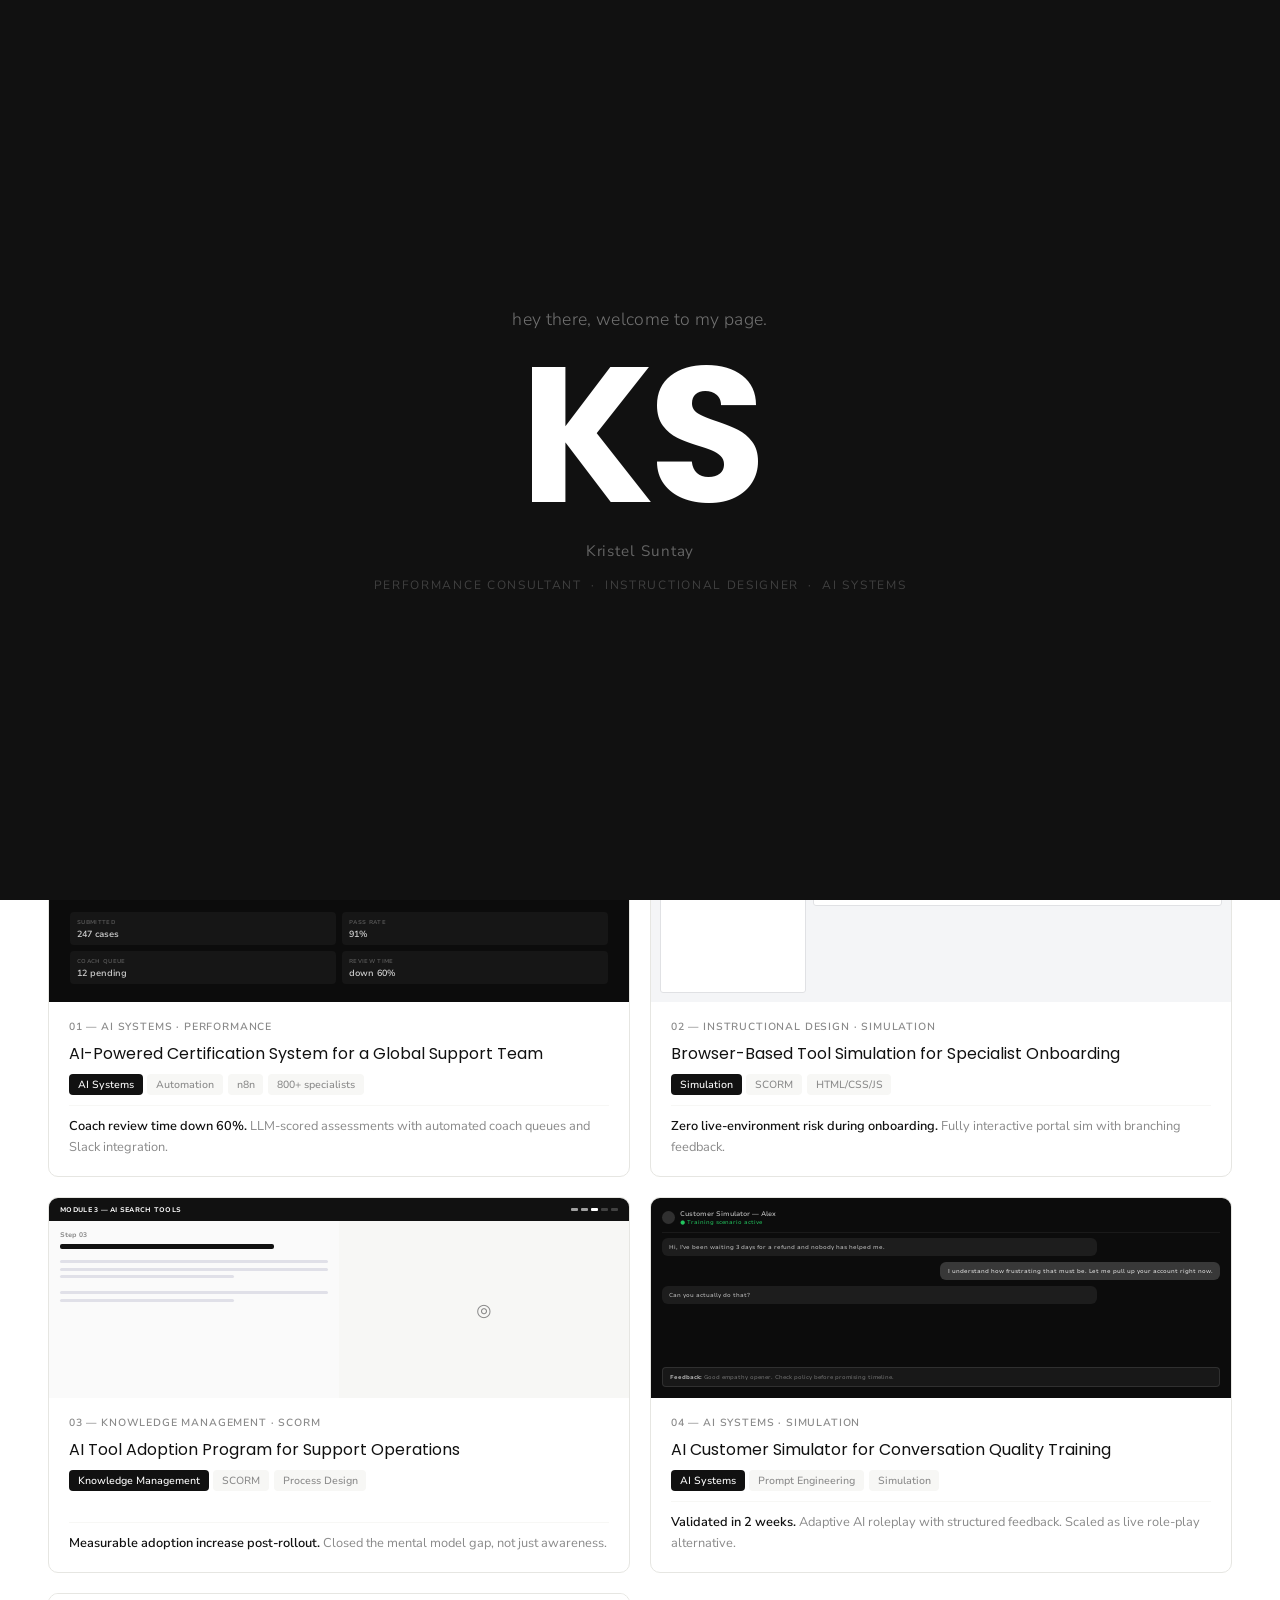
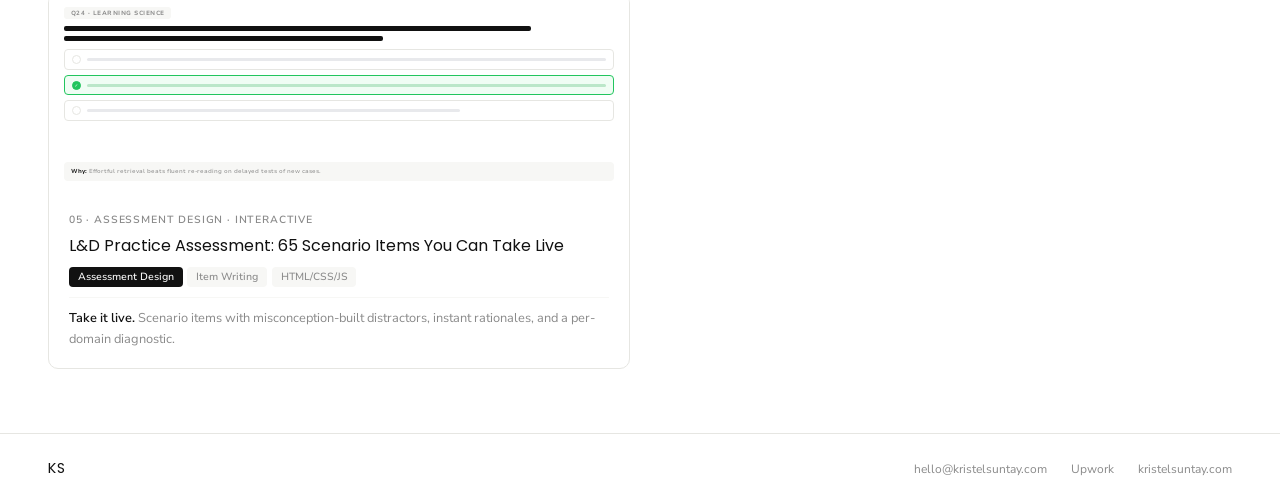
==== index.html @ 58571aee "Add portfolio site Co-Authored-By: Claude Opus 5.5 <noreply@anthropic.com>" ====
<!DOCTYPE html>
<html lang="en">
<head>
  <meta charset="UTF-8" />
  <meta name="viewport" content="width=device-width, initial-scale=1.0" />
  <title>Kristel Suntay — Performance Consultant & Instructional Designer</title>
  <meta name="description" content="Performance consultant, instructional designer, and AI systems builder." />
  <link rel="preconnect" href="https://fonts.googleapis.com" />
  <link rel="preconnect" href="https://fonts.gstatic.com" crossorigin />
  <link href="https://fonts.googleapis.com/css2?family=Poppins:wght@500;600;700&family=Nunito+Sans:opsz,wght@6..12,300;6..12,400;6..12,600;6..12,700&display=swap" rel="stylesheet" />
  <style>
    :root {
      --white:   #FFFFFF;
      --off:     #F7F7F5;
      --border:  #E6E6E2;
      --muted:   #8A8A8A;
      --ink:     #111111;
    }

    *, *::before, *::after { box-sizing: border-box; margin: 0; padding: 0; }
    html { scroll-behavior: smooth; }
    body {
      font-family: 'Nunito Sans', system-ui, sans-serif;
      background: var(--white);
      color: var(--ink);
      -webkit-font-smoothing: antialiased;
      overflow-x: hidden;
    }

    /* ── Intro overlay ───────────────────────────────────────── */
    #intro {
      position: fixed; inset: 0; z-index: 1000;
      background: var(--ink);
      display: flex; flex-direction: column;
      align-items: center; justify-content: center;
      gap: 0.5rem;
      transition: opacity 0.6s ease;
    }
    #intro.fade-out { opacity: 0; pointer-events: none; }
    #intro.gone { display: none; }

    .intro-greeting {
      font-family: 'Nunito Sans', sans-serif;
      font-size: clamp(0.9rem, 2vw, 1.1rem);
      font-weight: 300;
      color: rgba(255,255,255,0.4);
      letter-spacing: 0.02em;
      opacity: 0;
      transform: translateY(8px);
      transition: opacity 0.5s ease, transform 0.5s ease;
      position: relative; z-index: 1;
    }
    .intro-greeting.show { opacity: 1; transform: translateY(0); }

    .intro-name-big {
      font-family: 'Poppins', sans-serif;
      font-weight: 700;
      font-size: clamp(5rem, 18vw, 12rem);
      color: #fff;
      letter-spacing: -0.03em;
      line-height: 1;
      opacity: 0;
      transform: translateY(12px);
      transition: opacity 0.6s ease, transform 0.6s ease;
      position: relative; z-index: 1;
      transform-origin: center center;
      white-space: nowrap;
    }
    .intro-name-big.show { opacity: 1; transform: translateY(0); }
    .intro-name-big.fly {
      transition: transform 0.85s ease-out, opacity 0.3s ease 0.65s !important;
    }

    .intro-fullname {
      font-size: clamp(0.75rem, 1.4vw, 0.95rem);
      font-weight: 400;
      color: rgba(255,255,255,0.35);
      letter-spacing: 0.06em;
      opacity: 0;
      transition: opacity 0.5s ease;
      position: relative; z-index: 1;
      margin-top: 0.1rem;
    }
    .intro-fullname.show { opacity: 1; }

    .intro-sub {
      font-size: clamp(0.65rem, 1vw, 0.75rem);
      font-weight: 400; letter-spacing: 0.14em;
      text-transform: uppercase;
      color: rgba(255,255,255,0.2);
      opacity: 0; transition: opacity 0.5s ease;
      position: relative; z-index: 1;
      margin-top: 0.5rem;
    }
    .intro-sub.show { opacity: 1; }

    /* ── Nav ─────────────────────────────────────────────────── */
    nav {
      position: sticky; top: 0; z-index: 100;
      background: var(--white);
      border-bottom: 1px solid var(--border);
      padding: 1rem clamp(1.25rem, 4vw, 3rem);
      display: flex; align-items: center; justify-content: space-between;
      gap: 1rem;
      opacity: 0; transform: translateY(-8px);
      transition: opacity 0.5s ease, transform 0.5s ease;
    }
    nav.show { opacity: 1; transform: translateY(0); }

    .nav-logo {
      font-family: 'Poppins', sans-serif;
      font-size: 1.35rem;
      font-weight: 700;
      letter-spacing: -0.02em;
      color: var(--ink);
      line-height: 1;
      visibility: hidden;
    }
    .nav-logo.show { visibility: visible; }

    .nav-right { display: flex; align-items: center; gap: 1.75rem; }
    .nav-avail {
      display: inline-flex; align-items: center; gap: 0.45rem;
      font-size: 0.75rem; font-weight: 500; color: var(--muted);
    }
    .avail-dot {
      width: 6px; height: 6px; border-radius: 50%;
      background: #22C55E; flex-shrink: 0;
    }
    .nav-links { display: flex; gap: 1.5rem; }
    .nav-link {
      font-size: 0.82rem; font-weight: 500; color: var(--muted);
      text-decoration: none; transition: color 0.15s;
      background: none; border: none; cursor: pointer; font-family: inherit;
    }
    .nav-link:hover { color: var(--ink); }
    .nav-cta {
      font-size: 0.8rem; font-weight: 600;
      background: var(--ink); color: #fff;
      padding: 0.5rem 1.1rem; border-radius: 6px;
      letter-spacing: 0.02em; text-decoration: none;
      transition: opacity 0.2s;
    }
    .nav-cta:hover { opacity: 0.75; }

    /* ── Profile + Services ──────────────────────────────────── */
    #profile {
      padding: 2.5rem clamp(1.25rem, 4vw, 3rem) 0;
      border-bottom: 1px solid var(--border);
    }
    .profile-top {
      display: flex; align-items: center; gap: 1.25rem;
      margin-bottom: 2rem;
    }
    .profile-photo {
      width: 72px; height: 72px; flex-shrink: 0;
      border-radius: 50%;
      background: var(--off);
      border: 1px dashed var(--border);
      display: flex; flex-direction: column;
      align-items: center; justify-content: center; gap: 0.2rem;
    }
    .profile-photo svg { opacity: 0.3; }
    .profile-photo-label {
      font-size: 0.45rem; color: var(--muted);
      letter-spacing: 0.06em; text-transform: uppercase;
    }
    .profile-identity { display: flex; flex-direction: column; gap: 0.2rem; }
    .profile-name {
      font-family: 'Poppins', sans-serif;
      font-size: 1.5rem; color: var(--ink); letter-spacing: 0.02em;
    }
    .profile-role { font-size: 0.8rem; color: #555; line-height: 1.5; }

    .profile-services {
      display: flex; align-items: stretch;
      border-top: 1px solid var(--border);
    }
    .service-item {
      flex: 1; padding: 1.5rem 1.5rem 1.5rem 0;
      position: relative;
    }
    .service-item:not(:first-child) { padding-left: 1.5rem; }
    .service-item:not(:last-child)::after {
      content: '';
      position: absolute;
      right: 0; top: 0; bottom: 0;
      width: 1px; background: var(--border);
    }
    .service-name {
      font-family: 'Poppins', sans-serif;
      font-size: 0.88rem; color: var(--ink);
      letter-spacing: 0.02em; margin-bottom: 0.3rem;
    }
    .service-desc { font-size: 0.76rem; color: #555; line-height: 1.65; }

    /* ── Carousel ────────────────────────────────────────────── */
    #carousel {
      padding: 1.5rem 0 3rem;
      overflow: hidden;
      position: relative;
    }
    #carousel::before,
    #carousel::after {
      content: ''; position: absolute; top: 0; bottom: 0; width: 80px; z-index: 10;
      pointer-events: none;
    }
    #carousel::before { left: 0; background: linear-gradient(to right, var(--white), transparent); }
    #carousel::after  { right: 0; background: linear-gradient(to left, var(--white), transparent); }

    .carousel-track {
      display: flex; gap: 1.25rem;
      width: max-content;
      will-change: transform;
    }

    .carousel-card {
      width: 360px; flex-shrink: 0;
      border: 1px solid var(--border);
      border-radius: 10px; overflow: hidden;
      background: var(--white);
      transition: border-color 0.2s, box-shadow 0.2s;
    }
    .carousel-card:hover {
      border-color: var(--muted);
      box-shadow: 0 4px 20px rgba(0,0,0,0.08);
    }

    #carousel { cursor: default; }
    #carousel.zone-left  { cursor: w-resize; }
    #carousel.zone-right { cursor: e-resize; }
    .carousel-thumb { height: 210px; overflow: hidden; }
    .carousel-footer {
      padding: 0.9rem 1.1rem;
      display: flex; flex-direction: column; gap: 0.35rem;
      border-top: 1px solid var(--off);
    }
    .carousel-title {
      font-family: 'Poppins', sans-serif;
      font-size: 0.85rem; color: var(--ink); line-height: 1.3;
    }
    .carousel-tags { display: flex; gap: 0.3rem; flex-wrap: wrap; }

    /* ── Work section ────────────────────────────────────────── */
    #work {
      padding: 2rem clamp(1.25rem, 4vw, 3rem) 4rem;
      border-top: 1px solid var(--border);
    }
    .work-header {
      display: flex; align-items: center; justify-content: space-between;
      flex-wrap: wrap; gap: 1rem; margin-bottom: 2rem;
    }
    .work-heading {
      font-family: 'Poppins', sans-serif;
      font-size: 1.3rem; color: var(--ink);
    }
    .filters { display: flex; gap: 0.5rem; flex-wrap: wrap; }
    .chip {
      font-size: 0.72rem; font-weight: 500;
      padding: 0.28rem 0.75rem; border-radius: 5px;
      border: 1px solid var(--border); color: var(--muted);
      background: transparent; cursor: pointer;
      transition: all 0.15s;
    }
    .chip:hover { border-color: var(--muted); color: var(--ink); }
    .chip.active { background: var(--ink); color: #fff; border-color: var(--ink); }

    .cases {
      display: grid;
      grid-template-columns: repeat(auto-fill, minmax(min(100%, 420px), 1fr));
      gap: 1.25rem;
    }
    .case {
      border: 1px solid var(--border); border-radius: 10px;
      overflow: hidden; display: flex; flex-direction: column;
      transition: border-color 0.2s, box-shadow 0.2s;
    }
    .case:hover {
      border-color: var(--muted);
      box-shadow: 0 4px 20px rgba(0,0,0,0.07);
    }
    .case-thumb { height: 200px; overflow: hidden; }
    .case-body { padding: 1.1rem 1.25rem; display: flex; flex-direction: column; gap: 0.6rem; flex: 1; }
    .case-num {
      font-size: 0.65rem; font-weight: 600;
      letter-spacing: 0.08em; text-transform: uppercase; color: var(--muted);
    }
    .case-title {
      font-family: 'Poppins', sans-serif;
      font-size: 1rem; color: var(--ink); line-height: 1.3;
    }
    .case-tags { display: flex; flex-wrap: wrap; gap: 0.3rem; }
    .tag {
      font-size: 0.65rem; font-weight: 500;
      background: var(--off); color: var(--muted);
      padding: 0.18rem 0.55rem; border-radius: 4px;
    }
    .tag-p { background: var(--ink); color: #fff; }
    .case-outcome {
      font-size: 0.8rem; color: var(--muted); line-height: 1.65;
      border-top: 1px solid var(--off); padding-top: 0.65rem; margin-top: auto;
    }
    .case-outcome strong { color: var(--ink); font-weight: 600; }

    /* ── Thumbnails ──────────────────────────────────────────── */
    .thumb-cert { background: #0C0C0C; display: flex; flex-direction: column; padding: 1.1rem 1.3rem; gap: 0.55rem; height: 100%; }
    .t-badge { display: inline-flex; align-items: center; gap: 0.3rem; background: rgba(255,255,255,0.08); border: 1px solid rgba(255,255,255,0.14); border-radius: 4px; padding: 0.14rem 0.55rem; align-self: flex-start; font-size: 0.42rem; font-weight: 700; letter-spacing: 0.08em; text-transform: uppercase; color: rgba(255,255,255,0.6); }
    .t-badge::before { content: ''; width: 4px; height: 4px; border-radius: 50%; background: #22C55E; }
    .t-score { font-family: 'Poppins', sans-serif; font-size: 2rem; color: #fff; line-height: 1; }
    .t-score span { font-size: 0.85rem; color: rgba(255,255,255,0.3); font-family: 'Nunito Sans', sans-serif; }
    .t-bar { height: 4px; border-radius: 2px; background: rgba(255,255,255,0.08); overflow: hidden; }
    .t-bar-fill { height: 100%; border-radius: 2px; background: rgba(255,255,255,0.7); }
    .t-grid { display: grid; grid-template-columns: 1fr 1fr; gap: 0.35rem; margin-top: auto; }
    .t-cell { background: rgba(255,255,255,0.04); border-radius: 4px; padding: 0.35rem 0.45rem; }
    .t-cell-label { font-size: 0.35rem; color: rgba(255,255,255,0.3); font-weight: 600; letter-spacing: 0.06em; text-transform: uppercase; margin-bottom: 0.12rem; }
    .t-cell-val { font-size: 0.56rem; color: rgba(255,255,255,0.8); font-weight: 600; }

    .thumb-portal { background: #F4F5F7; display: flex; flex-direction: column; height: 100%; }
    .t-chrome { background: #E8E9EC; padding: 0.38rem 0.55rem; display: flex; align-items: center; gap: 0.3rem; border-bottom: 1px solid #D4D5D8; }
    .t-chrome-dot { width: 5px; height: 5px; border-radius: 50%; }
    .t-url { flex: 1; background: #fff; border-radius: 2px; padding: 0.13rem 0.38rem; font-size: 0.36rem; color: #888; font-family: monospace; }
    .t-content { flex: 1; display: flex; gap: 0.45rem; padding: 0.55rem; }
    .t-sidebar { width: 26%; background: #fff; border-radius: 3px; border: 1px solid #E0E1E4; padding: 0.35rem; display: flex; flex-direction: column; gap: 0.22rem; }
    .t-sidebar-item { height: 4px; background: #E8E9EC; border-radius: 2px; }
    .t-sidebar-item.active { background: var(--ink); width: 60%; }
    .t-main { flex: 1; display: flex; flex-direction: column; gap: 0.3rem; }
    .t-card { background: #fff; border-radius: 3px; border: 1px solid #E0E1E4; padding: 0.45rem; }
    .t-card-title { height: 4px; background: var(--ink); border-radius: 2px; width: 55%; margin-bottom: 0.22rem; }
    .t-card-line { height: 3px; background: #E8E9EC; border-radius: 2px; margin-bottom: 0.13rem; }
    .t-card-line.short { width: 40%; }
    .t-tag-row { display: flex; gap: 0.18rem; margin-top: 0.22rem; }
    .t-mini-tag { height: 4px; width: 18%; background: #E0E0E0; border-radius: 2px; }

    .thumb-scorm { background: #FAFAFA; display: flex; flex-direction: column; height: 100%; }
    .ts-header { background: var(--ink); padding: 0.45rem 0.7rem; display: flex; align-items: center; justify-content: space-between; }
    .ts-title { font-size: 0.42rem; font-weight: 700; color: #fff; letter-spacing: 0.04em; text-transform: uppercase; }
    .ts-progress { display: flex; gap: 0.18rem; }
    .ts-pip { width: 7px; height: 3px; border-radius: 1px; background: rgba(255,255,255,0.2); }
    .ts-pip.done { background: rgba(255,255,255,0.6); }
    .ts-pip.active { background: #fff; }
    .ts-body { flex: 1; display: grid; grid-template-columns: 1fr 1fr; }
    .ts-text { padding: 0.55rem 0.7rem; display: flex; flex-direction: column; gap: 0.28rem; }
    .ts-step { font-size: 0.42rem; color: var(--muted); font-weight: 700; }
    .ts-h { height: 5px; background: var(--ink); border-radius: 2px; width: 80%; }
    .ts-line { height: 3px; background: #E0E0E8; border-radius: 2px; }
    .ts-line.s { width: 65%; }
    .ts-img { background: var(--off); display: flex; align-items: center; justify-content: center; font-size: 1.1rem; color: var(--muted); }

    .thumb-chat { background: #0C0C0C; padding: 0.7rem; display: flex; flex-direction: column; gap: 0.35rem; height: 100%; }
    .tc-header { display: flex; align-items: center; gap: 0.32rem; padding-bottom: 0.35rem; border-bottom: 1px solid rgba(255,255,255,0.06); }
    .tc-avatar { width: 13px; height: 13px; border-radius: 50%; background: rgba(255,255,255,0.15); flex-shrink: 0; }
    .tc-name { font-size: 0.42rem; color: rgba(255,255,255,0.7); font-weight: 600; }
    .tc-status { font-size: 0.35rem; color: #22C55E; }
    .tc-bubble { border-radius: 6px; padding: 0.3rem 0.45rem; max-width: 78%; font-size: 0.36rem; line-height: 1.5; }
    .tc-bubble.them { background: rgba(255,255,255,0.07); color: rgba(255,255,255,0.75); }
    .tc-bubble.me { background: rgba(255,255,255,0.18); color: rgba(255,255,255,0.9); align-self: flex-end; }
    .tc-feedback { margin-top: auto; background: rgba(255,255,255,0.05); border: 1px solid rgba(255,255,255,0.1); border-radius: 4px; padding: 0.3rem 0.45rem; font-size: 0.35rem; color: rgba(255,255,255,0.4); }
    .tc-feedback strong { color: rgba(255,255,255,0.7); }

    .case-link { text-decoration: none; color: inherit; }
    .thumb-quiz { background: var(--white); padding: 0.8rem 0.95rem; display: flex; flex-direction: column; gap: 0.32rem; height: 100%; }
    .tq-chip { align-self: flex-start; font-size: 0.38rem; font-weight: 700; letter-spacing: 0.08em; text-transform: uppercase; color: var(--muted); background: var(--off); border-radius: 3px; padding: 0.14rem 0.42rem; margin-bottom: 0.1rem; }
    .tq-stem { height: 5px; background: var(--ink); border-radius: 2px; width: 85%; }
    .tq-stem.s2 { width: 58%; margin-bottom: 0.18rem; }
    .tq-opt { display: flex; align-items: center; gap: 0.35rem; border: 1px solid var(--border); border-radius: 4px; padding: 0.3rem 0.42rem; }
    .tq-opt.right { border-color: #22C55E; background: #F0FDF4; }
    .tq-dot { width: 9px; height: 9px; border-radius: 50%; border: 1px solid var(--border); flex-shrink: 0; display: flex; align-items: center; justify-content: center; font-size: 0.28rem; color: #fff; }
    .tq-opt.right .tq-dot { background: #22C55E; border-color: #22C55E; }
    .tq-line { height: 3px; background: #E8E9EC; border-radius: 2px; flex: 1; }
    .tq-opt.right .tq-line { background: #BBE7C9; }
    .tq-note { margin-top: auto; background: var(--off); border-radius: 4px; padding: 0.32rem 0.45rem; font-size: 0.36rem; color: var(--muted); line-height: 1.55; }
    .tq-note strong { color: var(--ink); }

    /* ── CV Drawer ───────────────────────────────────────────── */
    #drawer-overlay {
      position: fixed; inset: 0; z-index: 200;
      background: rgba(0,0,0,0.35);
      opacity: 0; pointer-events: none;
      transition: opacity 0.3s ease;
    }
    #drawer-overlay.show { opacity: 1; pointer-events: all; }

    #cv-drawer {
      position: fixed; top: 0; right: 0; bottom: 0; z-index: 201;
      width: min(460px, 100vw);
      background: var(--white);
      border-left: 1px solid var(--border);
      transform: translateX(100%);
      transition: transform 0.4s ease-out;
      overflow-y: auto;
      display: flex; flex-direction: column;
    }
    #cv-drawer.show { transform: translateX(0); }

    .drawer-header {
      padding: 1.5rem 1.75rem 1.25rem;
      border-bottom: 1px solid var(--border);
      display: flex; align-items: flex-start; justify-content: space-between;
      position: sticky; top: 0; background: var(--white); z-index: 1;
    }
    .drawer-close {
      background: none; border: 1px solid var(--border); cursor: pointer;
      width: 30px; height: 30px; border-radius: 5px;
      display: flex; align-items: center; justify-content: center;
      color: var(--muted); font-size: 0.9rem;
      transition: border-color 0.15s, color 0.15s;
    }
    .drawer-close:hover { border-color: var(--muted); color: var(--ink); }

    .drawer-name {
      font-family: 'Poppins', sans-serif;
      font-size: 1.5rem; color: var(--ink); letter-spacing: 0.03em;
    }
    .drawer-role { font-size: 0.8rem; color: var(--muted); margin-top: 0.2rem; }

    .drawer-body { padding: 1.75rem; flex: 1; display: flex; flex-direction: column; gap: 2rem; }

    .cv-section-label {
      font-size: 0.72rem; font-weight: 600;
      color: var(--muted); margin-bottom: 0.9rem;
      text-transform: uppercase; letter-spacing: 0.08em;
    }
    .cv-bio { font-size: 0.875rem; color: var(--muted); line-height: 1.75; }
    .cv-bio strong { color: var(--ink); font-weight: 600; }

    .cv-exp-item { margin-bottom: 1.25rem; }
    .cv-exp-item:last-child { margin-bottom: 0; }
    .cv-exp-role { font-weight: 600; font-size: 0.875rem; color: var(--ink); }
    .cv-exp-company { font-size: 0.8rem; color: var(--muted); }
    .cv-exp-date { font-size: 0.72rem; color: var(--muted); margin-top: 0.15rem; opacity: 0.6; }
    .cv-exp-points { margin-top: 0.5rem; padding-left: 0; list-style: none; display: flex; flex-direction: column; gap: 0.3rem; }
    .cv-exp-points li { font-size: 0.8rem; color: var(--muted); line-height: 1.6; padding-left: 1rem; position: relative; }
    .cv-exp-points li::before { content: '–'; position: absolute; left: 0; color: var(--border); }

    .cv-skills { display: flex; flex-wrap: wrap; gap: 0.4rem; }
    .cv-skill {
      font-size: 0.72rem; font-weight: 500;
      padding: 0.28rem 0.7rem; border-radius: 5px;
      background: var(--off); color: var(--muted);
      border: 1px solid var(--border);
    }
    .cv-skill.dark { background: var(--ink); color: #fff; border-color: transparent; }

    .drawer-footer {
      padding: 1.25rem 1.75rem;
      border-top: 1px solid var(--border);
      display: flex; gap: 0.75rem; flex-wrap: wrap;
    }
    .btn-main {
      display: inline-flex; align-items: center;
      background: var(--ink); color: #fff;
      font-size: 0.82rem; font-weight: 600;
      padding: 0.65rem 1.3rem; border-radius: 6px;
      text-decoration: none; white-space: nowrap;
      transition: opacity 0.2s;
    }
    .btn-main:hover { opacity: 0.75; }
    .btn-outline {
      display: inline-flex; align-items: center;
      border: 1px solid var(--border); color: var(--muted);
      font-size: 0.82rem; font-weight: 500;
      padding: 0.65rem 1.3rem; border-radius: 6px;
      text-decoration: none; white-space: nowrap;
      transition: border-color 0.15s, color 0.15s;
    }
    .btn-outline:hover { border-color: var(--ink); color: var(--ink); }

    /* ── Footer ──────────────────────────────────────────────── */
    footer {
      padding: 1.5rem clamp(1.25rem, 4vw, 3rem);
      border-top: 1px solid var(--border);
      display: flex; align-items: center; justify-content: space-between;
      flex-wrap: wrap; gap: 0.75rem;
    }
    .footer-name { font-family: 'Poppins', sans-serif; font-size: 0.9rem; letter-spacing: 0.08em; }
    .footer-links { display: flex; gap: 1.5rem; }
    .footer-link { font-size: 0.75rem; color: var(--muted); text-decoration: none; transition: color 0.15s; }
    .footer-link:hover { color: var(--ink); }
  </style>
</head>
<body>

  <!-- INTRO -->
  <div id="intro">
    <p class="intro-greeting">hey there, welcome to my page.</p>
    <h1 class="intro-name-big">KS</h1>
    <p class="intro-fullname">Kristel Suntay</p>
    <p class="intro-sub">Performance Consultant &nbsp;·&nbsp; Instructional Designer &nbsp;·&nbsp; AI Systems</p>
  </div>

  <!-- NAV -->
  <nav id="nav">
    <span class="nav-logo" id="nav-logo">KS</span>
    <div class="nav-right">
      <div class="nav-avail">
        <span class="avail-dot"></span>
        Available for work
      </div>
      <div class="nav-links">
        <a href="#work" class="nav-link">Work</a>
        <button class="nav-link" onclick="openDrawer()">CV</button>
      </div>
      <a href="https://www.upwork.com/freelancers/kristelsuntay" class="nav-cta" target="_blank" rel="noopener">Hire me</a>
    </div>
  </nav>

  <!-- PROFILE + SERVICES -->
  <section id="profile">
    <div class="profile-top">
      <div class="profile-photo">
        <svg width="28" height="28" viewBox="0 0 36 36" fill="none" xmlns="http://www.w3.org/2000/svg">
          <circle cx="18" cy="13" r="7" fill="#111"/>
          <path d="M4 32c0-7.732 6.268-14 14-14s14 6.268 14 14" stroke="#111" stroke-width="2" stroke-linecap="round"/>
        </svg>
        <span class="profile-photo-label">Photo</span>
      </div>
      <div class="profile-identity">
        <div class="profile-name">Kristel Suntay</div>
        <div class="profile-role">Performance Consultant &nbsp;·&nbsp; Instructional Designer &nbsp;·&nbsp; AI Learning Systems</div>
      </div>
    </div>
    <div class="profile-services">
      <div class="service-item">
        <div class="service-name">Performance Consulting</div>
        <div class="service-desc">Find out what's behind a performance gap and match it to the right solution, whether that's training, a process fix, or something else entirely.</div>
      </div>
      <div class="service-item">
        <div class="service-name">Instructional Design</div>
        <div class="service-desc">Design and develop effective training, using instructional methods matched to the gap, the learner, and the context.</div>
      </div>
      <div class="service-item">
        <div class="service-name">AI Learning Systems</div>
        <div class="service-desc">Design AI-powered learning solutions tailored to your workflow, simulations, automated evaluations, or tools that reduce manual L&D work.</div>
      </div>
    </div>
  </section>

  <!-- CAROUSEL -->
  <section id="carousel">
    <div class="carousel-track" id="carousel-track">

      <div class="carousel-card">
        <div class="carousel-thumb"><div class="thumb-cert" style="height:100%;"><div class="t-badge">AI Assessment</div><div class="t-score">87<span>/100</span></div><div class="t-bar"><div class="t-bar-fill" style="width:87%;"></div></div><div class="t-grid"><div class="t-cell"><div class="t-cell-label">Pass rate</div><div class="t-cell-val">91%</div></div><div class="t-cell"><div class="t-cell-label">Review time</div><div class="t-cell-val">down 60%</div></div></div></div></div>
        <div class="carousel-footer"><div class="carousel-title">AI-Powered Certification System</div><div class="carousel-tags"><span class="tag tag-p">AI Systems</span><span class="tag">Automation</span></div></div>
      </div>

      <div class="carousel-card">
        <div class="carousel-thumb"><div class="thumb-portal" style="height:100%;"><div class="t-chrome"><div class="t-chrome-dot" style="background:#FF5F57;"></div><div class="t-chrome-dot" style="background:#FFBD2E;"></div><div class="t-chrome-dot" style="background:#28C840;"></div><div class="t-url">support-tools.internal / cases / CAS-00482</div></div><div class="t-content"><div class="t-sidebar"><div class="t-sidebar-item active"></div><div class="t-sidebar-item"></div><div class="t-sidebar-item"></div><div class="t-sidebar-item" style="width:45%;"></div></div><div class="t-main"><div class="t-card"><div class="t-card-title"></div><div class="t-card-line"></div><div class="t-card-line short"></div><div class="t-tag-row"><div class="t-mini-tag"></div><div class="t-mini-tag"></div></div></div><div class="t-card"><div class="t-card-line"></div><div class="t-card-line short"></div></div></div></div></div></div>
        <div class="carousel-footer"><div class="carousel-title">Browser-Based Tool Simulation</div><div class="carousel-tags"><span class="tag tag-p">Simulation</span><span class="tag">SCORM</span></div></div>
      </div>

      <div class="carousel-card">
        <div class="carousel-thumb"><div class="thumb-scorm" style="height:100%;"><div class="ts-header"><span class="ts-title">Module 3 — AI Search Tools</span><div class="ts-progress"><div class="ts-pip done"></div><div class="ts-pip done"></div><div class="ts-pip active"></div><div class="ts-pip"></div><div class="ts-pip"></div></div></div><div class="ts-body"><div class="ts-text"><span class="ts-step">Step 03</span><div class="ts-h"></div><div style="height:0.18rem;"></div><div class="ts-line"></div><div class="ts-line"></div><div class="ts-line s"></div><div style="height:0.25rem;"></div><div class="ts-line"></div><div class="ts-line s"></div></div><div class="ts-img">◎</div></div></div></div>
        <div class="carousel-footer"><div class="carousel-title">AI Tool Adoption Program</div><div class="carousel-tags"><span class="tag tag-p">Knowledge Management</span><span class="tag">SCORM</span></div></div>
      </div>

      <div class="carousel-card">
        <div class="carousel-thumb"><div class="thumb-chat" style="height:100%;"><div class="tc-header"><div class="tc-avatar"></div><div><div class="tc-name">Customer Simulator — Alex</div><div class="tc-status">● Scenario active</div></div></div><div class="tc-bubble them">Hi, I've been waiting 3 days for a refund.</div><div class="tc-bubble me">I understand. Let me pull up your account right now.</div><div class="tc-bubble them">Can you actually do that?</div><div class="tc-feedback"><strong>Feedback:</strong> Good empathy opener. Check policy before promising timeline.</div></div></div>
        <div class="carousel-footer"><div class="carousel-title">AI Customer Simulator</div><div class="carousel-tags"><span class="tag tag-p">AI Systems</span><span class="tag">Simulation</span></div></div>
      </div>

      <!-- Duplicates for infinite loop -->
      <div class="carousel-card"><div class="carousel-thumb"><div class="thumb-cert" style="height:100%;"><div class="t-badge">AI Assessment</div><div class="t-score">87<span>/100</span></div><div class="t-bar"><div class="t-bar-fill" style="width:87%;"></div></div><div class="t-grid"><div class="t-cell"><div class="t-cell-label">Pass rate</div><div class="t-cell-val">91%</div></div><div class="t-cell"><div class="t-cell-label">Review time</div><div class="t-cell-val">down 60%</div></div></div></div></div><div class="carousel-footer"><div class="carousel-title">AI-Powered Certification System</div><div class="carousel-tags"><span class="tag tag-p">AI Systems</span><span class="tag">Automation</span></div></div></div>
      <div class="carousel-card"><div class="carousel-thumb"><div class="thumb-portal" style="height:100%;"><div class="t-chrome"><div class="t-chrome-dot" style="background:#FF5F57;"></div><div class="t-chrome-dot" style="background:#FFBD2E;"></div><div class="t-chrome-dot" style="background:#28C840;"></div><div class="t-url">support-tools.internal / cases / CAS-00482</div></div><div class="t-content"><div class="t-sidebar"><div class="t-sidebar-item active"></div><div class="t-sidebar-item"></div><div class="t-sidebar-item"></div></div><div class="t-main"><div class="t-card"><div class="t-card-title"></div><div class="t-card-line"></div><div class="t-card-line short"></div></div><div class="t-card"><div class="t-card-line"></div></div></div></div></div></div><div class="carousel-footer"><div class="carousel-title">Browser-Based Tool Simulation</div><div class="carousel-tags"><span class="tag tag-p">Simulation</span><span class="tag">SCORM</span></div></div></div>
      <div class="carousel-card"><div class="carousel-thumb"><div class="thumb-scorm" style="height:100%;"><div class="ts-header"><span class="ts-title">Module 3 — AI Search Tools</span><div class="ts-progress"><div class="ts-pip done"></div><div class="ts-pip done"></div><div class="ts-pip active"></div><div class="ts-pip"></div></div></div><div class="ts-body"><div class="ts-text"><span class="ts-step">Step 03</span><div class="ts-h"></div><div class="ts-line"></div><div class="ts-line s"></div></div><div class="ts-img">◎</div></div></div></div><div class="carousel-footer"><div class="carousel-title">AI Tool Adoption Program</div><div class="carousel-tags"><span class="tag tag-p">Knowledge Management</span></div></div></div>
      <div class="carousel-card"><div class="carousel-thumb"><div class="thumb-chat" style="height:100%;"><div class="tc-header"><div class="tc-avatar"></div><div><div class="tc-name">Customer Simulator — Alex</div><div class="tc-status">● Scenario active</div></div></div><div class="tc-bubble them">Hi, I've been waiting 3 days for a refund.</div><div class="tc-bubble me">I understand. Let me pull up your account.</div><div class="tc-feedback"><strong>Feedback:</strong> Good empathy opener.</div></div></div><div class="carousel-footer"><div class="carousel-title">AI Customer Simulator</div><div class="carousel-tags"><span class="tag tag-p">AI Systems</span><span class="tag">Simulation</span></div></div></div>

    </div>
  </section>

  <!-- WORK GRID -->
  <section id="work">
    <div class="work-header">
      <h2 class="work-heading">All Work</h2>
      <div class="filters">
        <button class="chip active" data-filter="all">All</button>
        <button class="chip" data-filter="ai">AI Systems</button>
        <button class="chip" data-filter="id">Instructional Design</button>
        <button class="chip" data-filter="perf">Performance</button>
      </div>
    </div>
    <div class="cases">
      <div class="case" data-tags="ai perf">
        <div class="case-thumb"><div class="thumb-cert" style="height:100%;"><div class="t-badge">AI Assessment</div><div class="t-score">87<span>/100</span></div><div class="t-bar"><div class="t-bar-fill" style="width:87%;"></div></div><div class="t-grid"><div class="t-cell"><div class="t-cell-label">Submitted</div><div class="t-cell-val">247 cases</div></div><div class="t-cell"><div class="t-cell-label">Pass rate</div><div class="t-cell-val">91%</div></div><div class="t-cell"><div class="t-cell-label">Coach queue</div><div class="t-cell-val">12 pending</div></div><div class="t-cell"><div class="t-cell-label">Review time</div><div class="t-cell-val">down 60%</div></div></div></div></div>
        <div class="case-body"><div class="case-num">01 — AI Systems · Performance</div><div class="case-title">AI-Powered Certification System for a Global Support Team</div><div class="case-tags"><span class="tag tag-p">AI Systems</span><span class="tag">Automation</span><span class="tag">n8n</span><span class="tag">800+ specialists</span></div><div class="case-outcome"><strong>Coach review time down 60%.</strong> LLM-scored assessments with automated coach queues and Slack integration.</div></div>
      </div>
      <div class="case" data-tags="id">
        <div class="case-thumb"><div class="thumb-portal" style="height:100%;"><div class="t-chrome"><div class="t-chrome-dot" style="background:#FF5F57;"></div><div class="t-chrome-dot" style="background:#FFBD2E;"></div><div class="t-chrome-dot" style="background:#28C840;"></div><div class="t-url">support-tools.internal / cases / CAS-00482</div></div><div class="t-content"><div class="t-sidebar"><div class="t-sidebar-item active"></div><div class="t-sidebar-item"></div><div class="t-sidebar-item"></div><div class="t-sidebar-item"></div></div><div class="t-main"><div class="t-card"><div class="t-card-title"></div><div class="t-card-line"></div><div class="t-card-line short"></div><div class="t-tag-row"><div class="t-mini-tag"></div><div class="t-mini-tag"></div></div></div><div class="t-card"><div class="t-card-line"></div><div class="t-card-line short"></div></div></div></div></div></div>
        <div class="case-body"><div class="case-num">02 — Instructional Design · Simulation</div><div class="case-title">Browser-Based Tool Simulation for Specialist Onboarding</div><div class="case-tags"><span class="tag tag-p">Simulation</span><span class="tag">SCORM</span><span class="tag">HTML/CSS/JS</span></div><div class="case-outcome"><strong>Zero live-environment risk during onboarding.</strong> Fully interactive portal sim with branching feedback.</div></div>
      </div>
      <div class="case" data-tags="id perf">
        <div class="case-thumb"><div class="thumb-scorm" style="height:100%;"><div class="ts-header"><span class="ts-title">Module 3 — AI Search Tools</span><div class="ts-progress"><div class="ts-pip done"></div><div class="ts-pip done"></div><div class="ts-pip active"></div><div class="ts-pip"></div><div class="ts-pip"></div></div></div><div class="ts-body"><div class="ts-text"><span class="ts-step">Step 03</span><div class="ts-h"></div><div style="height:0.18rem;"></div><div class="ts-line"></div><div class="ts-line"></div><div class="ts-line s"></div><div style="height:0.25rem;"></div><div class="ts-line"></div><div class="ts-line s"></div></div><div class="ts-img">◎</div></div></div></div>
        <div class="case-body"><div class="case-num">03 — Knowledge Management · SCORM</div><div class="case-title">AI Tool Adoption Program for Support Operations</div><div class="case-tags"><span class="tag tag-p">Knowledge Management</span><span class="tag">SCORM</span><span class="tag">Process Design</span></div><div class="case-outcome"><strong>Measurable adoption increase post-rollout.</strong> Closed the mental model gap, not just awareness.</div></div>
      </div>
      <div class="case" data-tags="ai id">
        <div class="case-thumb"><div class="thumb-chat" style="height:100%;"><div class="tc-header"><div class="tc-avatar"></div><div><div class="tc-name">Customer Simulator — Alex</div><div class="tc-status">● Training scenario active</div></div></div><div class="tc-bubble them">Hi, I've been waiting 3 days for a refund and nobody has helped me.</div><div class="tc-bubble me">I understand how frustrating that must be. Let me pull up your account right now.</div><div class="tc-bubble them">Can you actually do that?</div><div class="tc-feedback"><strong>Feedback:</strong> Good empathy opener. Check policy before promising timeline.</div></div></div>
        <div class="case-body"><div class="case-num">04 — AI Systems · Simulation</div><div class="case-title">AI Customer Simulator for Conversation Quality Training</div><div class="case-tags"><span class="tag tag-p">AI Systems</span><span class="tag">Prompt Engineering</span><span class="tag">Simulation</span></div><div class="case-outcome"><strong>Validated in 2 weeks.</strong> Adaptive AI roleplay with structured feedback. Scaled as live role-play alternative.</div></div>
      </div>
      <a class="case case-link" data-tags="id perf" href="assessment.html">
        <div class="case-thumb"><div class="thumb-quiz" style="height:100%;">
          <div class="tq-chip">Q24 · Learning Science</div>
          <div class="tq-stem"></div><div class="tq-stem s2"></div>
          <div class="tq-opt"><div class="tq-dot"></div><div class="tq-line"></div></div>
          <div class="tq-opt right"><div class="tq-dot">✓</div><div class="tq-line"></div></div>
          <div class="tq-opt"><div class="tq-dot"></div><div class="tq-line" style="flex:0 0 70%;"></div></div>
          <div class="tq-note"><strong>Why:</strong> Effortful retrieval beats fluent re-reading on delayed tests of new cases.</div>
        </div></div>
        <div class="case-body"><div class="case-num">05 · Assessment Design · Interactive</div><div class="case-title">L&amp;D Practice Assessment: 65 Scenario Items You Can Take Live</div><div class="case-tags"><span class="tag tag-p">Assessment Design</span><span class="tag">Item Writing</span><span class="tag">HTML/CSS/JS</span></div><div class="case-outcome"><strong>Take it live.</strong> Scenario items with misconception-built distractors, instant rationales, and a per-domain diagnostic.</div></div>
      </a>
    </div>
  </section>

  <!-- CV DRAWER -->
  <div id="drawer-overlay" onclick="closeDrawer()"></div>
  <aside id="cv-drawer">
    <div class="drawer-header">
      <div>
        <div class="drawer-name">Kristel Suntay</div>
        <div class="drawer-role">Performance Consultant · Instructional Designer · AI Systems Builder</div>
      </div>
      <button class="drawer-close" onclick="closeDrawer()">✕</button>
    </div>
    <div class="drawer-body">
      <div>
        <div class="cv-section-label">About</div>
        <p class="cv-bio">I design training that helps people do their jobs. I bring in AI where it makes sense, and build systems with it that make the work faster and the output better.</p>
      </div>
      <div>
        <div class="cv-section-label">Experience</div>
        <div class="cv-exp-item">
          <div class="cv-exp-role">Learning Program Manager</div>
          <div class="cv-exp-company">Canva · Customer Service Learning</div>
          <div class="cv-exp-date">May 2024 — Present</div>
          <ul class="cv-exp-points">
            <li>Run needs analysis to diagnose whether training is the right fix before anything gets built</li>
            <li>Design and develop training for Core Product Support teams across billing and technical support, from new feature readiness to broader capability building</li>
            <li>Use AI across the production workflow to draft and proofread content, evaluate quality, and build full courses, scaling output without lowering the bar</li>
            <li>Approve and quality-check BPO training initiatives for alignment to business goals, stepping in when partner training falls short</li>
            <li>Evaluate impact against support metrics, and reinforce learning through coach training so behaviors stick</li>
          </ul>
        </div>
        <div class="cv-exp-item">
          <div class="cv-exp-role">Senior Instructional Designer</div>
          <div class="cv-exp-company">Alorica</div>
          <div class="cv-exp-date">Feb 2021 — May 2024</div>
          <ul class="cv-exp-points">
            <li>Scoped new and prospective client work by reviewing their curriculum, running front-end analysis, and pitching proposals with tailored training offerings</li>
            <li>Led training projects end to end, estimating timelines and mapping deliverables, then keeping the instructional and graphic designers aligned, on track, and delivering to quality</li>
            <li>Partnered with SMEs to turn raw expertise into usable content, built interactive e-learning in Storyline and Rise, and mentored incoming designers</li>
          </ul>
        </div>
        <div class="cv-exp-item">
          <div class="cv-exp-role">Learning &amp; Development Specialist</div>
          <div class="cv-exp-company">Collection House</div>
          <div class="cv-exp-date">Dec 2018 — Feb 2021</div>
          <ul class="cv-exp-points">
            <li>Analyzed performance data to surface training needs, then designed programs to address them</li>
            <li>Built interactive e-learning and facilitated live training sessions</li>
          </ul>
        </div>
      </div>
      <div>
        <div class="cv-section-label">Frameworks</div>
        <div class="cv-skills">
          <span class="cv-skill dark">Action Mapping</span>
          <span class="cv-skill dark">ADDIE / SAM</span>
          <span class="cv-skill">Merrill's Performance-Content Matrix</span>
          <span class="cv-skill">Kirkpatrick Evaluation</span>
          <span class="cv-skill">Mayer's Multimedia Principles</span>
        </div>
      </div>
      <div>
        <div class="cv-section-label">Tools &amp; Stack</div>
        <div class="cv-skills">
          <span class="cv-skill dark">Claude Code</span>
          <span class="cv-skill dark">Claude Cowork</span>
          <span class="cv-skill dark">n8n</span>
          <span class="cv-skill">Workato</span>
          <span class="cv-skill">Codex</span>
          <span class="cv-skill">Google Apps Script</span>
          <span class="cv-skill">Articulate Storyline</span>
          <span class="cv-skill">Articulate Rise</span>
          <span class="cv-skill">Canva</span>
          <span class="cv-skill">Google Workspace</span>
        </div>
      </div>
    </div>
    <div class="drawer-footer">
      <a href="https://www.upwork.com/freelancers/kristelsuntay" class="btn-main" target="_blank" rel="noopener">Hire me on Upwork</a>
      <a href="mailto:hello@kristelsuntay.com" class="btn-outline">hello@kristelsuntay.com</a>
    </div>
  </aside>

  <!-- FOOTER -->
  <footer>
    <span class="footer-name">KS</span>
    <div class="footer-links">
      <a href="mailto:hello@kristelsuntay.com" class="footer-link">hello@kristelsuntay.com</a>
      <a href="https://www.upwork.com/freelancers/kristelsuntay" class="footer-link" target="_blank" rel="noopener">Upwork</a>
      <span class="footer-link">kristelsuntay.com</span>
    </div>
  </footer>

  <script>
    // ── Intro ────────────────────────────────────────────────
    const intro      = document.getElementById('intro');
    const greeting   = document.querySelector('.intro-greeting');
    const introName  = document.querySelector('.intro-name-big');
    const introFull  = document.querySelector('.intro-fullname');
    const introSub   = document.querySelector('.intro-sub');
    const navEl      = document.getElementById('nav');
    const navLogo    = document.getElementById('nav-logo');

    function runIntro() {
      setTimeout(() => { greeting.classList.add('show'); }, 120);
      setTimeout(() => {
        introName.classList.add('show');
        introFull.classList.add('show');
        introSub.classList.add('show');
      }, 500);

      setTimeout(() => {
        const from = introName.getBoundingClientRect();
        const to   = navLogo.getBoundingClientRect();
        const dx   = (to.left + to.width / 2) - (from.left + from.width / 2);
        const dy   = (to.top  + to.height / 2) - (from.top  + from.height / 2);
        const sc   = to.height / from.height;

        introName.classList.add('fly');
        introName.style.transform = `translate(${dx}px, ${dy}px) scale(${sc})`;
        introName.style.opacity   = '0';
      }, 2000);

      setTimeout(() => {
        navEl.classList.add('show');
        navLogo.classList.add('show');
        intro.classList.add('fade-out');
        setTimeout(() => intro.classList.add('gone'), 700);
      }, 2700);
    }

    runIntro();

    // ── Drawer ───────────────────────────────────────────────
    function openDrawer() {
      document.getElementById('cv-drawer').classList.add('show');
      document.getElementById('drawer-overlay').classList.add('show');
      document.body.style.overflow = 'hidden';
    }
    function closeDrawer() {
      document.getElementById('cv-drawer').classList.remove('show');
      document.getElementById('drawer-overlay').classList.remove('show');
      document.body.style.overflow = '';
    }
    document.addEventListener('keydown', e => { if (e.key === 'Escape') closeDrawer(); });

    // ── Carousel cursor scroll ───────────────────────────────
    const carouselEl = document.getElementById('carousel');
    const track      = document.getElementById('carousel-track');

    let pos        = 0;
    let speed      = 0;
    let isHovering = false;
    const BASE     = 0.7;

    function getHalfWidth() { return track.scrollWidth / 2; }

    carouselEl.addEventListener('mouseenter', () => { isHovering = true; });
    carouselEl.addEventListener('mouseleave', () => {
      isHovering = false;
      speed = BASE;
      carouselEl.classList.remove('zone-left', 'zone-right');
    });

    carouselEl.addEventListener('mousemove', e => {
      const rect = carouselEl.getBoundingClientRect();
      const pct  = (e.clientX - rect.left) / rect.width;

      if (pct < 0.3) {
        speed = -(BASE + ((0.3 - pct) / 0.3) * 2.5);
        carouselEl.classList.add('zone-left');
        carouselEl.classList.remove('zone-right');
      } else if (pct > 0.7) {
        speed = BASE + ((pct - 0.7) / 0.3) * 2.5;
        carouselEl.classList.add('zone-right');
        carouselEl.classList.remove('zone-left');
      } else {
        speed = 0;
        carouselEl.classList.remove('zone-left', 'zone-right');
      }
    });

    function tick() {
      if (!isHovering) speed = BASE;
      pos -= speed;
      const half = getHalfWidth();
      if (pos <= -half) pos += half;
      if (pos > 0)      pos -= half;
      track.style.transform = `translateX(${pos}px)`;
      requestAnimationFrame(tick);
    }
    requestAnimationFrame(tick);

    // ── Filters ──────────────────────────────────────────────
    document.querySelectorAll('.chip').forEach(chip => {
      chip.addEventListener('click', () => {
        document.querySelectorAll('.chip').forEach(c => c.classList.remove('active'));
        chip.classList.add('active');
        const f = chip.dataset.filter;
        document.querySelectorAll('.case').forEach(card => {
          card.style.display = (f === 'all' || (card.dataset.tags || '').includes(f)) ? '' : 'none';
        });
      });
    });
  </script>

</body>
</html>
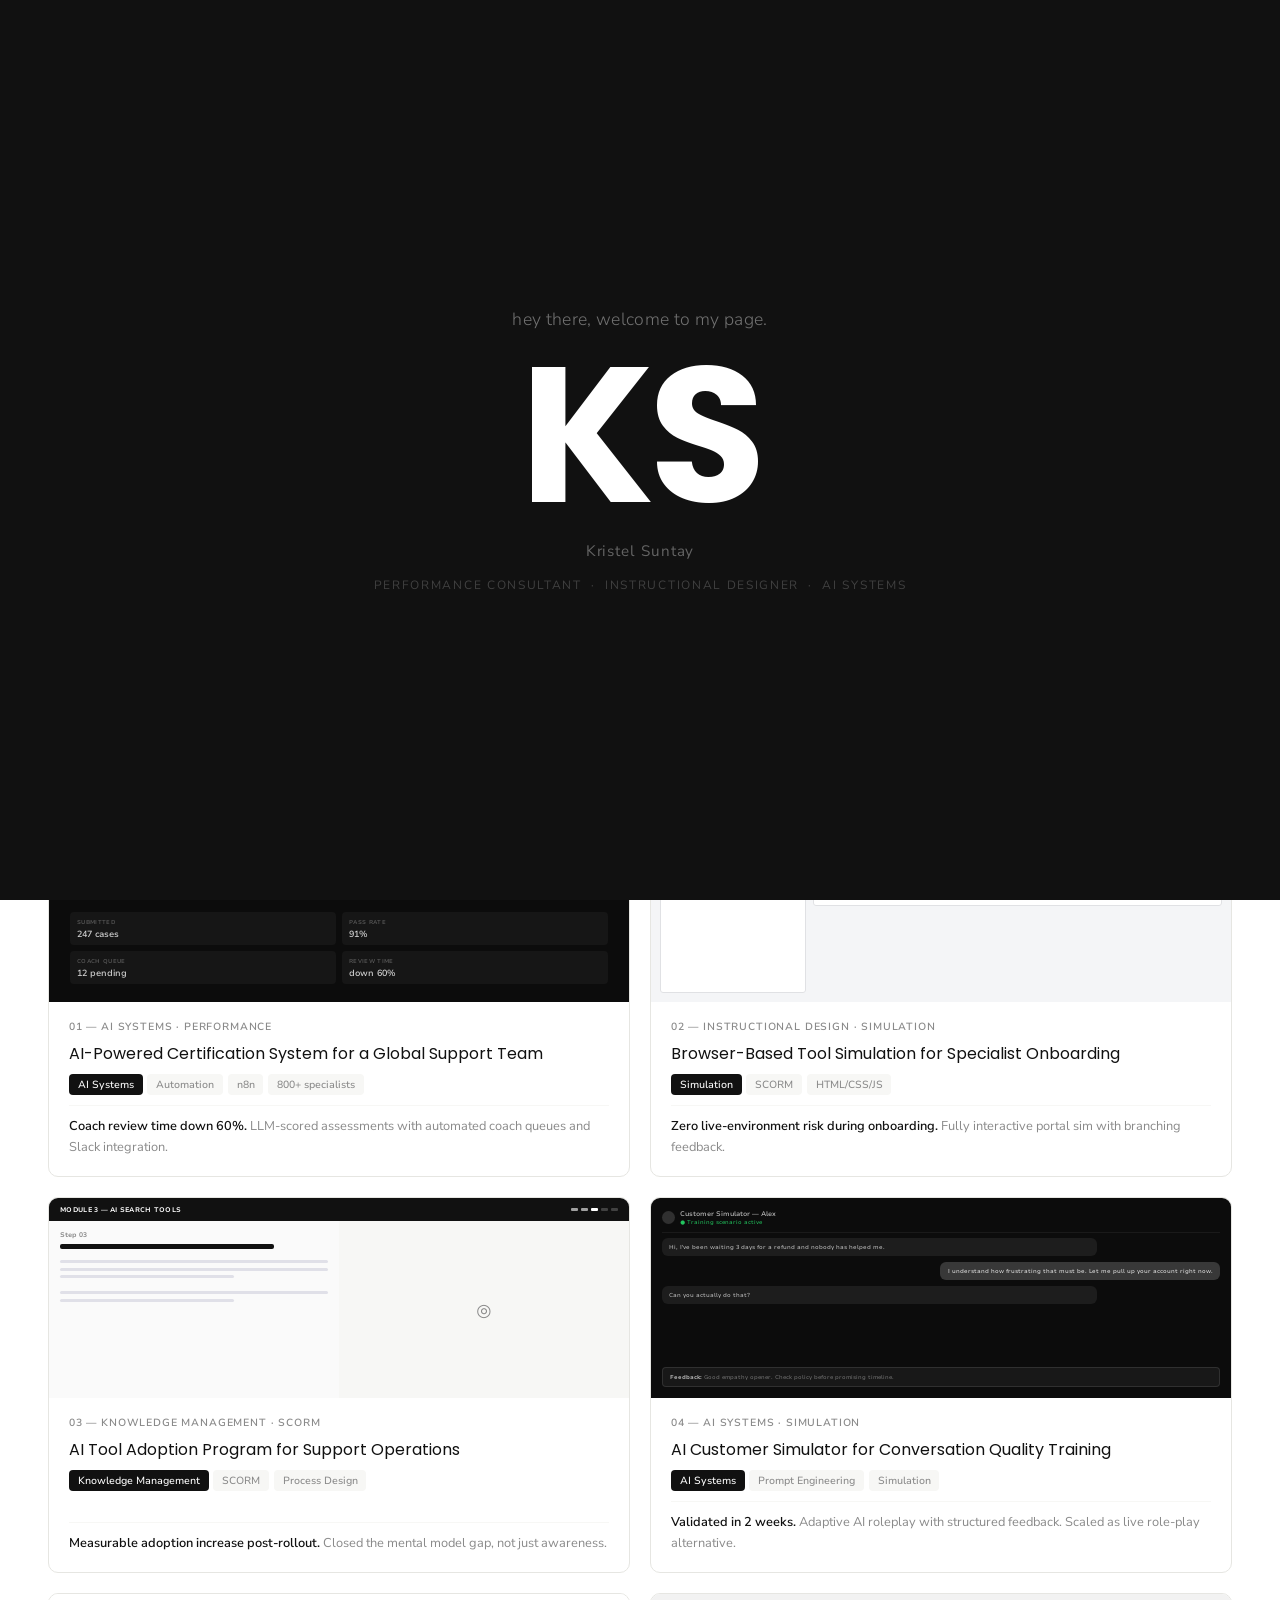
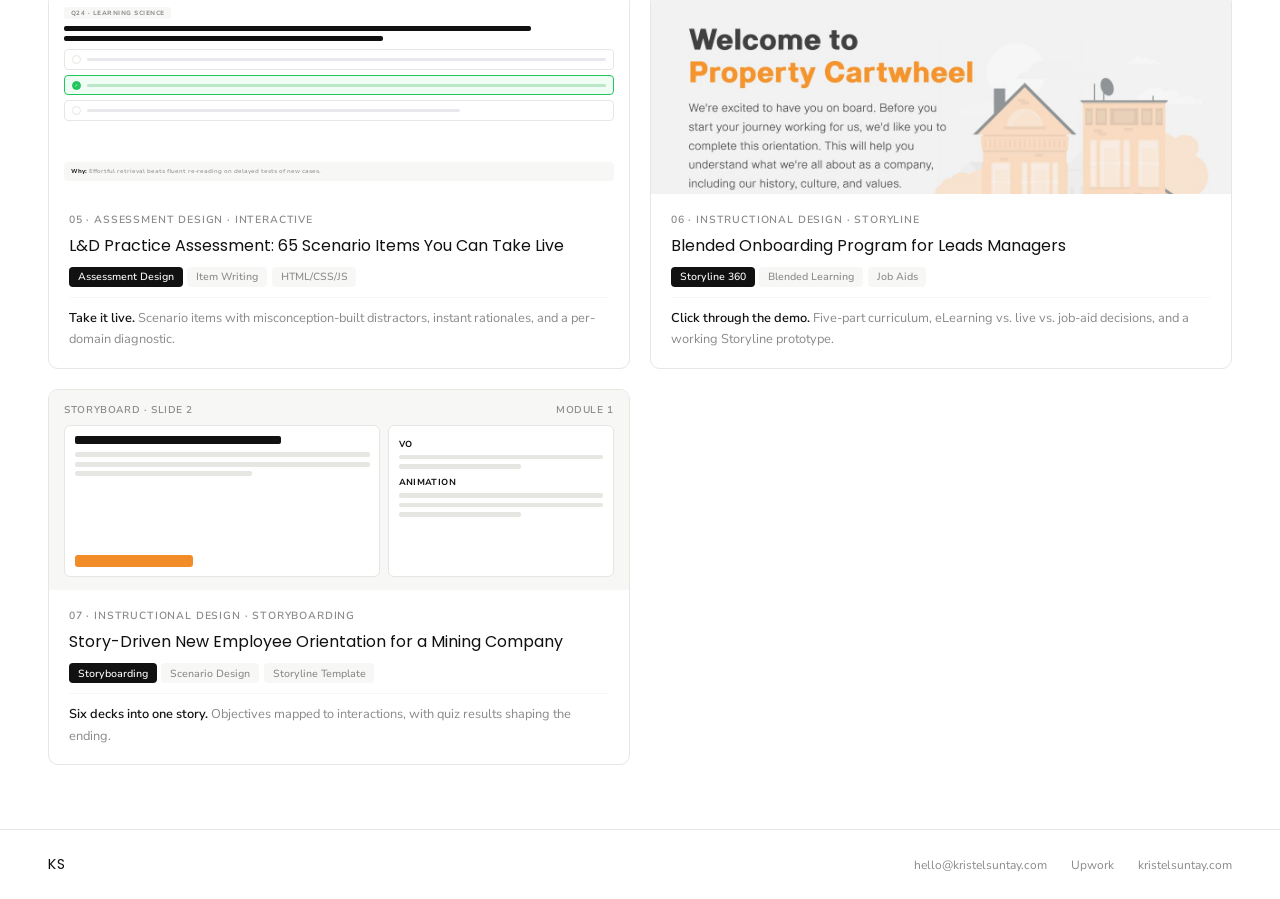
==== commit 1fe1efee: "Add Storyline demo and two ID case studies - Mirror the published Property Cartwheel Storyline demo " ====
--- a/index.html
+++ b/index.html
@@ -358,6 +358,16 @@
     .tc-feedback strong { color: rgba(255,255,255,0.7); }
 
     .case-link { text-decoration: none; color: inherit; }
+    .thumb-img { width: 100%; height: 100%; object-fit: cover; object-position: center 20%; display: block; }
+    .thumb-sb { height: 100%; background: var(--off); padding: 0.8rem 0.95rem; display: flex; flex-direction: column; gap: 0.5rem; }
+    .sb-head { display: flex; justify-content: space-between; font-size: 0.62rem; font-weight: 600; letter-spacing: 0.06em; text-transform: uppercase; color: var(--muted); }
+    .sb-row { flex: 1; display: grid; grid-template-columns: 1.4fr 1fr; gap: 0.5rem; min-height: 0; }
+    .sb-frame, .sb-notes { background: var(--white); border: 1px solid var(--border); border-radius: 6px; padding: 0.6rem; display: flex; flex-direction: column; gap: 0.3rem; }
+    .sb-h { height: 0.55rem; width: 70%; background: var(--ink); border-radius: 2px; margin-bottom: 0.2rem; }
+    .sb-l { height: 0.3rem; background: var(--border); border-radius: 2px; }
+    .sb-l.s { width: 60%; }
+    .sb-btn { margin-top: auto; width: 40%; height: 0.75rem; background: #F28C28; border-radius: 3px; }
+    .sb-k { font-size: 0.55rem; font-weight: 700; color: var(--ink); letter-spacing: 0.04em; text-transform: uppercase; margin-top: 0.15rem; }
     .thumb-quiz { background: var(--white); padding: 0.8rem 0.95rem; display: flex; flex-direction: column; gap: 0.32rem; height: 100%; }
     .tq-chip { align-self: flex-start; font-size: 0.38rem; font-weight: 700; letter-spacing: 0.08em; text-transform: uppercase; color: var(--muted); background: var(--off); border-radius: 3px; padding: 0.14rem 0.42rem; margin-bottom: 0.1rem; }
     .tq-stem { height: 5px; background: var(--ink); border-radius: 2px; width: 85%; }
@@ -606,6 +616,17 @@
           <div class="tq-note"><strong>Why:</strong> Effortful retrieval beats fluent re-reading on delayed tests of new cases.</div>
         </div></div>
         <div class="case-body"><div class="case-num">05 · Assessment Design · Interactive</div><div class="case-title">L&amp;D Practice Assessment: 65 Scenario Items You Can Take Live</div><div class="case-tags"><span class="tag tag-p">Assessment Design</span><span class="tag">Item Writing</span><span class="tag">HTML/CSS/JS</span></div><div class="case-outcome"><strong>Take it live.</strong> Scenario items with misconception-built distractors, instant rationales, and a per-domain diagnostic.</div></div>
+      </a>
+      <a class="case case-link" data-tags="id perf" href="case-onboarding.html">
+        <div class="case-thumb"><img class="thumb-img" src="img/pc-welcome.jpg" alt="Storyline course welcome screen for Property Cartwheel" loading="lazy"></div>
+        <div class="case-body"><div class="case-num">06 · Instructional Design · Storyline</div><div class="case-title">Blended Onboarding Program for Leads Managers</div><div class="case-tags"><span class="tag tag-p">Storyline 360</span><span class="tag">Blended Learning</span><span class="tag">Job Aids</span></div><div class="case-outcome"><strong>Click through the demo.</strong> Five-part curriculum, eLearning vs. live vs. job-aid decisions, and a working Storyline prototype.</div></div>
+      </a>
+      <a class="case case-link" data-tags="id" href="case-orientation.html">
+        <div class="case-thumb"><div class="thumb-sb">
+          <div class="sb-head"><span>Storyboard · Slide 2</span><span>Module 1</span></div>
+          <div class="sb-row"><div class="sb-frame"><div class="sb-h"></div><div class="sb-l"></div><div class="sb-l"></div><div class="sb-l s"></div><div class="sb-btn"></div></div><div class="sb-notes"><div class="sb-k">VO</div><div class="sb-l"></div><div class="sb-l s"></div><div class="sb-k">Animation</div><div class="sb-l"></div><div class="sb-l"></div><div class="sb-l s"></div></div></div>
+        </div></div>
+        <div class="case-body"><div class="case-num">07 · Instructional Design · Storyboarding</div><div class="case-title">Story-Driven New Employee Orientation for a Mining Company</div><div class="case-tags"><span class="tag tag-p">Storyboarding</span><span class="tag">Scenario Design</span><span class="tag">Storyline Template</span></div><div class="case-outcome"><strong>Six decks into one story.</strong> Objectives mapped to interactions, with quiz results shaping the ending.</div></div>
       </a>
     </div>
   </section>
